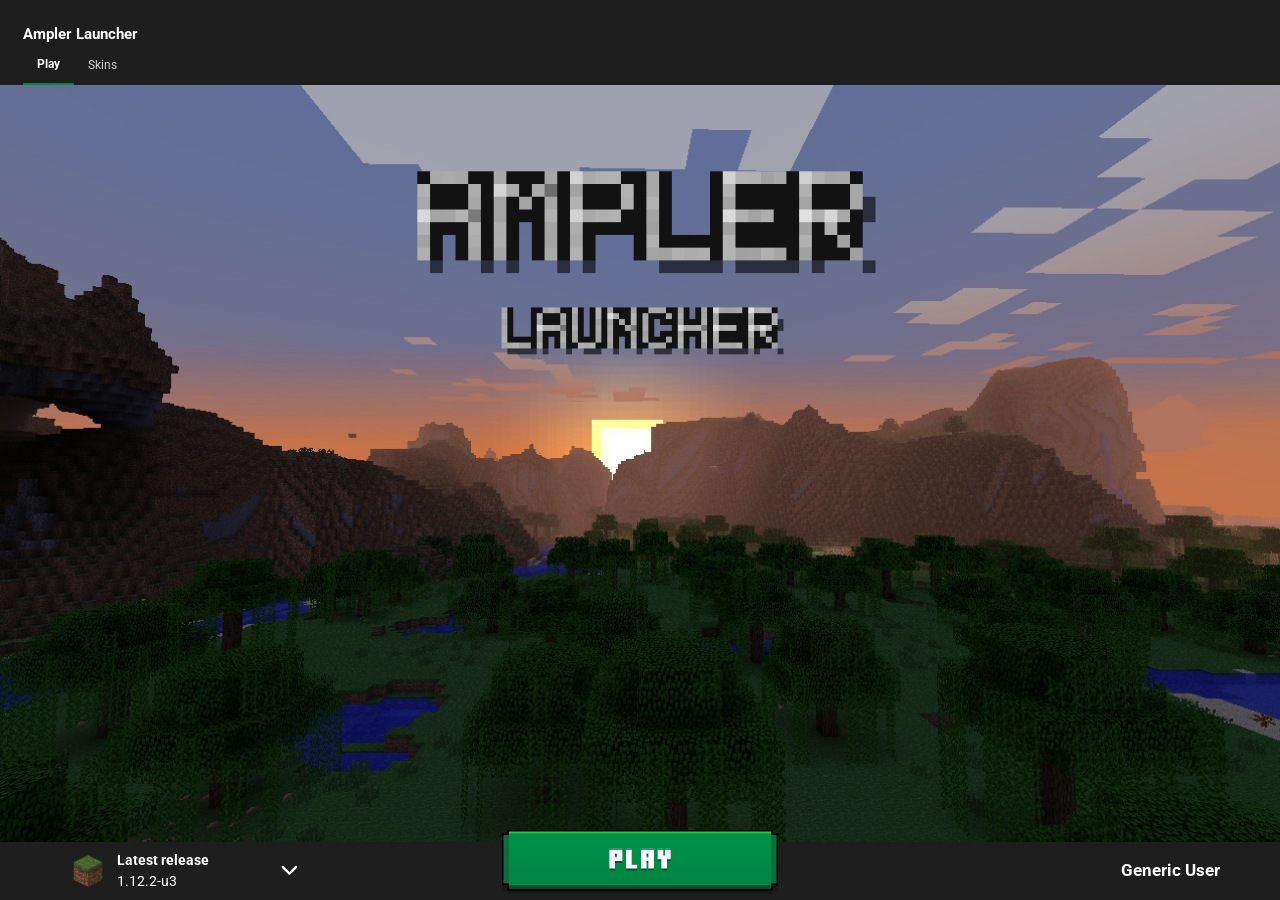
==== index.html @ 79e345fc "Skins: honest off-disk story, plus an optional bake step The README claimed a browser could not walk" ====
<!DOCTYPE html>
<html lang="en">

<head>
    <meta charset="UTF-8">
    <meta http-equiv="X-UA-Compatible" content="IE=edge">
    <meta name="viewport" content="width=device-width, initial-scale=1.0">
    <title>Ampler Launcher</title>

    <!-- Everything below resolves inside this folder. No CDN, no preconnect,
         no webfont request. css/fonts.css serves Roboto from ./fonts/. -->
    <link rel="stylesheet" href="./website/css/fonts.css">
    <link rel="stylesheet" href="./website/css/style.css">
    <link rel="stylesheet" media="screen and (max-width: 1100px)" href="./website/css/screensize.css">
    <link rel="stylesheet" media="screen and (max-height: 550px)" href="./website/css/screensize.css">
    <link rel="shortcut icon" href="./website/images/logo.png" type="image/x-icon">

    <!-- Discord embed metadata. Relative-safe: og: tags are only read by chat
         scrapers over the network, never fetched by the browser. -->
    <meta content="Ampler Launcher" property="og:title">
    <meta content="A minecraft themed launcher for Eaglercraft - fully offline build" property="og:description">
    <meta content="#786d81" data-react-helmet="true" name="theme-color">
</head>

<body style="font-family: 'Roboto', sans-serif;">
    <div id="naerror" class="error">
        <div>
            <p style="margin-left: 1vw;" class="bolded">SORRY!</p>
            <p id="naerror-text" style="color: goldenrod;">This feature hasn't been made yet.</p>
        </div>
    </div>

    <div class="mainPage" id="mainPage">

        <!-- ============================ Top bar ============================ -->
        <div id="gameheader" class="gameHeader">
            <p id="gameedition" class="currentGame bolded">Ampler Launcher</p>
            <div id="javatabs">
                <ul class="gameTabs">
                    <li id="header1" class="headerButtonSelected" onclick="showView('play')">Play</li>
                    <li id="header2" class="headerButtons" onclick="showView('skins')">Skins</li>
                </ul>
            </div>
        </div>

        <!-- ============================ Play page ============================ -->
        <div id="playview" class="view">
            <div id="game-bg" class="gameBg" style="background-image: url(./website/images/web-edition.jpg);">
                <div class="gameLogo">
                    <img id="game-header" src="./website/images/ampler-title.png" alt="Ampler Launcher">
                </div>
            </div>
        </div>

        <!-- ============================ Skins page ============================
             Same background as the Play page, with the skin boxes sitting on
             top of it and a small gap between them. The list itself lives in
             website/skins/ - see website/js/skins.js to add or remove a skin. -->
        <div id="skinsview" class="view skinsView" hidden>
            <div class="skinsScroll" id="skinsscroll">
                <div class="skinsHead">
                    <div class="skinsHeadText">
                        <p class="skinsTitle bolded">Skins</p>
                        <p class="skinsCount" id="skinscount"></p>
                    </div>
                    <div class="skinsTools">
                        <div class="skinSearch">
                            <input id="skinsearch" type="text" placeholder="Search skins" spellcheck="false"
                                autocomplete="off" oninput="filterSkins(this.value)">
                        </div>
                        <div class="skinTool" id="addfolder" onclick="pickSkinFolder()" title="Load skin folders from anywhere on this computer">
                            <svg viewBox="0 0 24 24" width="24" height="24" fill="none" stroke="currentColor"
                                stroke-width="2" stroke-linecap="round" stroke-linejoin="round">
                                <path d="M5 4h4l3 3h7a2 2 0 0 1 2 2v8a2 2 0 0 1 -2 2h-14a2 2 0 0 1 -2 -2v-11a2 2 0 0 1 2 -2" />
                                <path d="M12 10.5v5" />
                                <path d="M9.5 13h5" />
                            </svg>
                            <p>Add skin folder</p>
                        </div>
                    </div>
                </div>

                <!-- Filled in by website/js/skinsview.js -->
                <div id="skingrid" class="skinsGrid"></div>

                <div id="skinempty" class="skinsEmpty" hidden>
                    <p class="bolded">No skins yet.</p>
                    <p>Add one by dropping its folder in <span class="mono">website/skins/</span>:</p>
                    <pre class="mono">website/skins/my skin/
   my skin.png            the skin
   preview.my skin.png    the preview picture</pre>
                    <p>That is the whole setup - reload and it is on this page. To remove a skin, delete its folder.</p>
                    <p>Opened straight off disk? Press <span class="mono">Add skin folder</span> and pick the folder, or
                        run <span class="mono">python3 website/tools/bake-skins.py</span> once and reload.</p>
                </div>
            </div>
        </div>

        <!-- ============================ Bottom bar ===========================
             Play page: version selector + Play + user.
             Skins page: the user, nothing else (see .skinsMode in style.css). -->
        <div class="gameSelection">
            <div class="versionSelector">
                <div id="drop" class="dropdownSelector" onclick="dropdowntoggle()">
                    <div style="display: flex; gap: 1vw;">
                        <div class="centeredIcon">
                            <img id="gameicon" src="./website/images/m-logo1.png" style="width: 2.5vw;" alt="">
                        </div>
                        <div class="versionText">
                            <p id="gametitle" class="bolded">Latest release</p>
                            <p id="gameversion">1.12.2-u3</p>
                        </div>
                        <div class="centeredIcon">
                            <span id="dropdownuparrow"></span>
                        </div>
                    </div>
                </div>
            </div>

            <!-- Populated by js/index.js from js/clients.js -->
            <div id="dropdn" class="dropdownMenu" style="visibility: hidden;"></div>

            <a id="playbutton" href="website/mc/1.12.2/index.html" target="_blank" rel="noopener">
                <div id="mainbutton" class="playButton"></div>
            </a>

            <!-- Click it to rename yourself. The name is saved locally and is
                 shown on every page of the launcher. -->
            <div class="username centeredIcon bolded" id="userbox" onclick="editUser()" title="Click to change your username">
                <p id="username" class="usernameText">Generic User</p>
                <input id="usernameinput" class="usernameInput" type="text" maxlength="24" spellcheck="false"
                    autocomplete="off" placeholder="Username" onclick="event.stopPropagation()">
                <svg class="userEditIcon" viewBox="0 0 24 24" width="24" height="24" fill="none" stroke="currentColor"
                    stroke-width="2" stroke-linecap="round" stroke-linejoin="round">
                    <path d="M4 20h4l10.5 -10.5a2.828 2.828 0 1 0 -4 -4l-10.5 10.5v4" />
                    <path d="M13.5 6.5l4 4" />
                </svg>
            </div>
        </div>
    </div>

    <!-- "Add skin folder": loads folders straight off the disk for this session,
         so skins can be tried out without touching the repo. -->
    <input id="skinfolder" type="file" accept="image/*" multiple hidden>

    <script src="./website/js/clients.js"></script>
    <script src="./website/js/skins.js"></script>
    <!-- Skins that are actually on disk. A plain placeholder file when the
         launcher is opened off disk; generated from the folder listing by
         website/tools/serve.py, so dropping a folder into website/skins/ is
         the whole setup. See website/js/skins.js. -->
    <script src="./website/skins/list.js"></script>
    <script src="./website/js/index.js"></script>
    <script src="./website/js/skinsview.js"></script>
</body>
</html>
---- website/css/fonts.css ----
/*
 * Self-hosted Roboto.
 *
 * This file replaces the three remote tags that used to sit in index.html:
 * two preconnect hints and one Google Fonts CSS request for the Roboto family.
 * Those were the launcher's only outbound network fetches.
 *
 * The woff2 files in ../fonts/ are the latin subset published by the
 * @fontsource/roboto package (OFL-licensed), vendored into this repo so the
 * launcher renders identically with the network unplugged.
 */

@font-face {
    font-family: 'Roboto';
    font-style: normal;
    font-weight: 400;
    font-display: swap;
    src: url('../fonts/roboto-latin-400-normal.woff2') format('woff2');
}

@font-face {
    font-family: 'Roboto';
    font-style: normal;
    font-weight: 700;
    font-display: swap;
    src: url('../fonts/roboto-latin-700-normal.woff2') format('woff2');
}

@font-face {
    font-family: 'Roboto';
    font-style: normal;
    font-weight: 800;
    font-display: swap;
    /* No 800 cut is shipped; .bolded uses 800, so alias it to the 700 face. */
    src: url('../fonts/roboto-latin-700-normal.woff2') format('woff2');
}
---- website/css/style.css ----
/*
 * Ampler Launcher - full screen layout.
 *
 * Shape of the page (see index.html):
 *
 *   body
 *     .mainPage                 fills the window, no sidebar
 *       .gameHeader             "Ampler Launcher" + the Play / Skins tabs
 *       #playview   .view       background + logo + version selector / Play / user
 *       #skinsview  .view       same background, skin boxes on top of it
 *       .gameSelection          the little bottom bar
 *
 * Sizes are in vw so the whole thing scales with the window, exactly like the
 * original launcher. The only hard-coded pixel values are 1px-ish borders.
 */

*, ::after, ::before {
    box-sizing: border-box;
}

html {
    display: block;
    line-height: 1.5;
    -webkit-user-select: none;
    -ms-user-select: none;
    user-select: none;
    overflow: hidden;
    height: 100%;
}

body {
    position: relative;
    display: flex;
    flex-direction: column;
    background-color: #303030;
    margin: 0;
    line-height: inherit;
    overflow: hidden;
    height: 100%;
}

menu, ol, ul {
    list-style: none;
    margin: 0;
    padding: 0;
}

blockquote, dd, dl, figure, h1, h2, h3, h4, h5, h6, hr, p, pre {
    margin: 0;
}

pre {
    font-family: 'Roboto Mono', ui-monospace, SFMono-Regular, Menlo, Consolas, 'Liberation Mono', monospace;
    white-space: pre;
}

.bolded {
    font-weight: 800;
}

.mono {
    font-family: 'Roboto Mono', ui-monospace, SFMono-Regular, Menlo, Consolas, 'Liberation Mono', monospace;
    color: #7CFC98;
}

/* ------------------------------------------------------------------ *
 * Toast (still used for the "not bundled" notice)
 * ------------------------------------------------------------------ */

.error {
    display: none;
    position: absolute;
    right: 0;
    top: 0;
    z-index: 40;
    padding: 0.5vw 1vw;
    margin: 1vw 0.5vw;
    background: rgba(0, 0, 0, 0.65);
    border-radius: 2.5vw;
    font-style: italic;
    transition: 0.3s;
    animation: drop .5s linear forwards;
    font-size: 1.5vw;
    max-width: 45vw;
}

#naerror {
    display: none;
    color: gold;
    border: gold solid 0.2vw;
}

/* ------------------------------------------------------------------ *
 * Shell
 * ------------------------------------------------------------------ */

.mainPage {
    position: relative;
    width: 100%;
    height: 100%;
    display: flex;
    flex-direction: column;
    color: white;
    background-color: #1e1e1e;
}

.gameHeader {
    flex: 0 0 auto;
    padding: 1.8vw 1.8vw 0;
}

.currentGame {
    font-size: 1.2vw;
}

.gameTabs {
    display: flex;
    align-items: center;
}

.headerButtons {
    padding: 0.6vw 1.1vw;
    color: #cccccc;
    font-size: 0.95vw;
    line-height: 1.7vw;
    transition: 0.3s;
}

.headerButtons:hover {
    cursor: pointer;
    color: white
}

.headerButtonSelected {
    cursor: default;
    padding: 0.6vw 1.1vw;
    color: white;
    font-weight: 800;
    border-bottom: #008542 solid 0.21vw;
    font-size: 0.95vw;
    line-height: 1.7vw;
}

.view {
    position: relative;
    flex: 1 1 auto;
    overflow: hidden;
    min-height: 0;
}

.view[hidden] {
    display: none !important;
}

/* ------------------------------------------------------------------ *
 * Play page
 * ------------------------------------------------------------------ */

.gameBg {
    position: absolute;
    top: 0;
    left: 0;
    right: 0;
    bottom: 0;
    background-size: cover;
    background-position: center;
    background-repeat: no-repeat;
    display: flex;
    justify-content: center;
}

.gameLogo {
    position: absolute;
    top: 7%;
    left: 0;
    width: 100%;
    display: flex;
    justify-content: center;
    animation: drop .5s linear forwards;
}

#game-header {
    width: 40vw;
    max-width: 76%;
    image-rendering: -webkit-optimize-contrast;
}

/* ------------------------------------------------------------------ *
 * Skins page - same background as the Play page, skin boxes on top
 * ------------------------------------------------------------------ */

.skinsView {
    background-image: url(../images/web-edition.jpg);
    background-size: cover;
    background-position: center;
    background-repeat: no-repeat;
}

/* keeps the boxes readable over the screenshot */
.skinsView::before {
    content: '';
    position: absolute;
    top: 0;
    left: 0;
    right: 0;
    bottom: 0;
    background: rgba(10, 10, 10, 0.66);
}

.skinsScroll {
    position: absolute;
    top: 0;
    left: 0;
    right: 0;
    bottom: 0;
    overflow-y: auto;
    overflow-x: hidden;
    padding: 1.1vw 1.6vw 2vw;
    scrollbar-color: #008542 #131313;
}

.skinsScroll::-webkit-scrollbar {
    width: 0.9vw;
}

.skinsScroll::-webkit-scrollbar-track {
    background: #131313;
}

.skinsScroll::-webkit-scrollbar-thumb {
    background: #008542;
}

.skinsHead {
    display: flex;
    align-items: flex-end;
    justify-content: space-between;
    gap: 1vw;
    padding-bottom: 0.8vw;
    margin-bottom: 1vw;
    border-bottom: #2f2f2f solid 1px;
}

.skinsTitle {
    font-size: 1.35vw;
    line-height: 1.6vw;
}

.skinsCount {
    font-size: 0.85vw;
    color: #b9b9b9;
}

.skinsTools {
    display: flex;
    align-items: center;
    gap: 0.6vw;
}

.skinSearch input {
    width: 16vw;
    padding: 0.45vw 0.9vw;
    font-family: inherit;
    font-size: 0.9vw;
    color: white;
    background-color: rgba(19, 19, 19, 0.85);
    border: #353535 solid 1px;
    border-radius: 0.3vw;
    outline: none;
    transition: 0.2s;
}

.skinSearch input:focus {
    border-color: #008542;
}

.skinSearch input::placeholder {
    color: #8a8a8a;
}

.skinTool {
    display: flex;
    align-items: center;
    gap: 0.5vw;
    padding: 0.4vw 0.9vw;
    font-size: 0.9vw;
    color: #e6e6e6;
    background-color: rgba(19, 19, 19, 0.85);
    border: #353535 solid 1px;
    border-radius: 0.3vw;
    transition: 0.2s;
}

.skinTool svg {
    width: 1.15vw;
    height: 1.15vw;
}

.skinTool:hover {
    cursor: pointer;
    color: white;
    background-color: #008542;
    border-color: #008542;
}

.skinsGrid {
    display: grid;
    grid-template-columns: repeat(auto-fill, minmax(12.5vw, 1fr));
    gap: 1vw;
}

.skinCard {
    display: flex;
    flex-direction: column;
    overflow: hidden;
    background-color: rgba(18, 18, 18, 0.82);
    border-top: #008542 solid 0.2vw;
    border-radius: 0.25vw;
    box-shadow: 0 0.15vw 0.6vw rgba(0, 0, 0, 0.5);
    animation: drop .35s linear forwards;
    transition: 0.2s;
}

.skinCard:hover {
    background-color: rgba(28, 28, 28, 0.92);
}

.skinPreviewWrap {
    position: relative;
    display: flex;
    align-items: center;
    justify-content: center;
    height: 12.5vw;
    background-color: rgba(0, 0, 0, 0.45);
    background-image: radial-gradient(ellipse at 50% 120%, rgba(0, 133, 66, 0.22), transparent 70%);
}

.skinPreview {
    width: 100%;
    height: 100%;
    object-fit: contain;
    image-rendering: pixelated;
    -ms-interpolation-mode: nearest-neighbor;
    display: block;
}

.skinPreviewCanvas {
    width: 100%;
    height: 100%;
    object-fit: contain;
    image-rendering: pixelated;
    -ms-interpolation-mode: nearest-neighbor;
    display: block;
}

.skinCardMissing .skinPreviewWrap::after {
    content: 'no preview';
    position: absolute;
    font-size: 0.8vw;
    color: #8a8a8a;
    font-style: italic;
}

.skinFooter {
    display: flex;
    align-items: center;
    justify-content: space-between;
    gap: 0.5vw;
    padding: 0.45vw 0.6vw;
    background-color: rgba(10, 10, 10, 0.75);
    border-top: rgba(255, 255, 255, 0.06) solid 1px;
}

.skinName {
    flex: 1 1 auto;
    min-width: 0;
    font-size: 0.9vw;
    line-height: 1.3vw;
    white-space: nowrap;
    overflow: hidden;
    text-overflow: ellipsis;
}

.skinDownload {
    flex: 0 0 auto;
    display: flex;
    align-items: center;
    justify-content: center;
    padding: 0.35vw;
    color: white;
    background-color: #008542;
    border: none;
    border-radius: 0.2vw;
    transition: 0.15s;
}

.skinDownload svg {
    width: 1.1vw;
    height: 1.1vw;
    display: block;
}

.skinDownload:hover {
    cursor: pointer;
    background-color: #00a854;
    transform: scale(1.08);
}

.skinDownload:active {
    transform: scale(0.95);
}

.skinsEmpty {
    padding: 1.5vw;
    font-size: 0.95vw;
    line-height: 1.9vw;
    color: #dcdcdc;
    background-color: rgba(18, 18, 18, 0.82);
    border-top: #008542 solid 0.2vw;
    border-radius: 0.25vw;
}

.skinsEmpty pre {
    margin: 0.6vw 0;
    padding: 0.8vw 1vw;
    font-size: 0.85vw;
    line-height: 1.3vw;
    color: #7CFC98;
    background-color: rgba(0, 0, 0, 0.45);
}

/* ------------------------------------------------------------------ *
 * Bottom bar
 * ------------------------------------------------------------------ */

.gameSelection {
    position: relative;
    flex: 0 0 auto;
    width: 100%;
    height: 4.5vw;
    display: flex;
    align-items: center;
    background-color: #1e1e1e;
}

.versionSelector {
    display: flex;
    position: absolute;
    left: 1vw;
    bottom: 0;
    top: 0;
    align-items: center;
}

.dropdownSelector {
    position: relative;
    display: flex;
    height: 4.5vw;
    width: 27vw;
    align-items: center;
    justify-content: space-around;
    color: white;
    transition: 0.3s;
}

.dropdownSelector:hover {
    cursor: pointer;
    background-color: #353535;
}

.dropdownIcon {
    color: white;
    width: 1.75vw;
}

/* Rows stack upward from the bar: bottom = (count-1-index) * 5vw is applied
   to each row by js/index.js. */
.dropdownMenu {
    position: absolute;
    left: 1vw;
    bottom: 4.5vw;
    transition-timing-function: cubic-bezier(0.4, 0, 0.2, 1);
}

.dropdownOptions {
    position: absolute;
    display: flex;
    height: 5vw;
    width: 27vw;
    align-items: center;
    color: white;
    background-color: #131313;
    z-index: 999;
    font-size: 1.1vw;
}

.dropdownOptions:hover {
    background-color: #008542;
}

.dropdownOption {
    position: absolute;
    left: 2vw;
    display: flex;
    gap: 1vw;
}

.dropdownOptionText {
    display: grid;
    align-items: center;
    justify-content: flex-start;
}

.centeredIcon {
    display: flex;
    align-items: center;
    justify-content: center;
}

.versionText {
    margin-right: 4.25vw;
    display: grid;
    align-items: center;
    justify-content: flex-start;
    font-size: 1.1vw;
}

/* Absolutely positioned inside the bar so it can poke a little above it,
   exactly like the original launcher. The wrapping <a id="playbutton"> has no
   box of its own - clicks on the image bubble up to it and follow the href. */
.playButton {
    position: absolute;
    left: 50%;
    margin-left: -10.75vw;
    bottom: 0.5vw;
    display: flex;
    align-items: center;
    width: 21.5vw;
    height: 5vw;
    background-image: url(../images/play.png);
    background-size: cover;
    background-position: center;
    background-repeat: no-repeat;
    transition: 0.1s;
}

.playButton:hover {
    cursor: pointer;
    background-image: url(../images/play-hover.png);
    transform: scale(1.05);
}

#playbutton {
    display: block;
}

/* ---------------- username: click to rename, saved locally ---------------- */

.username {
    position: absolute;
    top: 0;
    bottom: 0;
    right: 2vw;
    gap: 0.6vw;
    padding: 0 1vw;
    border-radius: 0.3vw;
    transition: 0.2s;
}

.username:hover {
    cursor: pointer;
    background-color: #353535;
}

.usernameText {
    font-size: 1.35vw;
    max-width: 30vw;
    overflow: hidden;
    white-space: nowrap;
    text-overflow: ellipsis;
}

.userEditIcon {
    width: 1.1vw;
    height: 1.1vw;
    color: #9a9a9a;
    opacity: 0;
    transition: 0.2s;
}

.username:hover .userEditIcon {
    opacity: 1;
}

.usernameInput {
    display: none;
    width: 18vw;
    padding: 0.25vw 0.7vw 0.4vw;
    font-family: inherit;
    font-size: 1.35vw;
    font-weight: 800;
    text-align: right;
    color: white;
    background-color: #131313;
    border: none;
    border-bottom: #008542 solid 0.2vw;
    border-radius: 0.25vw;
    outline: none;
}

.usernameEditing {
    background-color: #131313;
}

.usernameEditing .usernameText,
.usernameEditing .userEditIcon {
    display: none;
}

.usernameEditing .usernameInput {
    display: block;
}

/* Skins page: the bar keeps the user, drops the version selector and Play. */
.mainPage.skinsMode .versionSelector,
.mainPage.skinsMode #dropdn,
.mainPage.skinsMode #playbutton {
    display: none;
}

/* ------------------------------------------------------------------ *
 * Keyframes
 * ------------------------------------------------------------------ */

@keyframes drop {
    0% {
        transform: translateY(-300px) scaleY(0.9);
        opacity: 0;
    }

    5% {
        opacity: .7;
    }

    50% {
        transform: translateY(0) scaleY(1);
        opacity: 1;
    }

    65% {
        transform: translateY(-17px) scaleY(.9);
        opacity: 1;
    }

    75% {
        transform: translateY(-22px) scaleY(.9);
        opacity: 1;
    }

    100% {
        transform: translateY(0) scaleY(1);
        opacity: 1;
    }
}

@keyframes zoomed {
    100% {
        transform: translateY(10px) scale(0);
        display: none;
    }
}
---- website/css/screensize.css ----
/*
 * Ampler Launcher - small screens / short windows.
 * Loaded on top of style.css for max-width 1100px and max-height 550px.
 */

.gameHeader {
    padding: 2vw 2.5vw 1vw;
}

.currentGame {
    font-size: 1.4vw;
}

.headerButtons,
.headerButtonSelected {
    font-size: 1.2vw;
}

.gameLogo {
    top: 32%;
}

#game-header {
    width: 62vw;
    max-width: 88%;
}

/* ---------------- bottom bar ---------------- */

.dropdownSelector {
    width: 25vw;
    margin-left: 3vw;
}

.versionText {
    font-size: 1.4vw;
}

.dropdownOptions {
    font-size: 1.4vw;
    width: 25.5vw;
    margin-left: 3vw;
}

.playButton {
    width: 24.8vw;
    height: 5.6vw;
    margin-left: -12.4vw;
}

.username {
    right: 1.5vw;
}

.usernameText,
.usernameInput {
    font-size: 1.5vw;
}

.usernameInput {
    width: 22vw;
}

/* ---------------- skins ---------------- */

.skinsScroll {
    padding: 1.4vw 2vw 2vw;
}

.skinsTitle {
    font-size: 1.8vw;
    line-height: 2.1vw;
}

.skinsCount {
    font-size: 1.05vw;
}

.skinSearch input {
    width: 20vw;
    font-size: 1.1vw;
}

.skinTool {
    font-size: 1.1vw;
}

.skinTool svg {
    width: 1.4vw;
    height: 1.4vw;
}

.skinsGrid {
    grid-template-columns: repeat(auto-fill, minmax(16vw, 1fr));
    gap: 1.4vw;
}

.skinPreviewWrap {
    height: 16vw;
}

.skinName {
    font-size: 1.1vw;
    line-height: 1.5vw;
}

.skinDownload {
    padding: 0.45vw;
}

.skinDownload svg {
    width: 1.3vw;
    height: 1.3vw;
}

.skinsEmpty {
    font-size: 1.2vw;
    line-height: 2.2vw;
}

.skinsEmpty pre {
    font-size: 1vw;
    line-height: 1.6vw;
}

/* ---------------- toast ---------------- */

#naerror {
    padding: 0.5rem;
    font-size: 0.8rem;
}
---- website/css/screensize.css ----
/*
 * Ampler Launcher - small screens / short windows.
 * Loaded on top of style.css for max-width 1100px and max-height 550px.
 */

.gameHeader {
    padding: 2vw 2.5vw 1vw;
}

.currentGame {
    font-size: 1.4vw;
}

.headerButtons,
.headerButtonSelected {
    font-size: 1.2vw;
}

.gameLogo {
    top: 32%;
}

#game-header {
    width: 62vw;
    max-width: 88%;
}

/* ---------------- bottom bar ---------------- */

.dropdownSelector {
    width: 25vw;
    margin-left: 3vw;
}

.versionText {
    font-size: 1.4vw;
}

.dropdownOptions {
    font-size: 1.4vw;
    width: 25.5vw;
    margin-left: 3vw;
}

.playButton {
    width: 24.8vw;
    height: 5.6vw;
    margin-left: -12.4vw;
}

.username {
    right: 1.5vw;
}

.usernameText,
.usernameInput {
    font-size: 1.5vw;
}

.usernameInput {
    width: 22vw;
}

/* ---------------- skins ---------------- */

.skinsScroll {
    padding: 1.4vw 2vw 2vw;
}

.skinsTitle {
    font-size: 1.8vw;
    line-height: 2.1vw;
}

.skinsCount {
    font-size: 1.05vw;
}

.skinSearch input {
    width: 20vw;
    font-size: 1.1vw;
}

.skinTool {
    font-size: 1.1vw;
}

.skinTool svg {
    width: 1.4vw;
    height: 1.4vw;
}

.skinsGrid {
    grid-template-columns: repeat(auto-fill, minmax(16vw, 1fr));
    gap: 1.4vw;
}

.skinPreviewWrap {
    height: 16vw;
}

.skinName {
    font-size: 1.1vw;
    line-height: 1.5vw;
}

.skinDownload {
    padding: 0.45vw;
}

.skinDownload svg {
    width: 1.3vw;
    height: 1.3vw;
}

.skinsEmpty {
    font-size: 1.2vw;
    line-height: 2.2vw;
}

.skinsEmpty pre {
    font-size: 1vw;
    line-height: 1.6vw;
}

/* ---------------- toast ---------------- */

#naerror {
    padding: 0.5rem;
    font-size: 0.8rem;
}
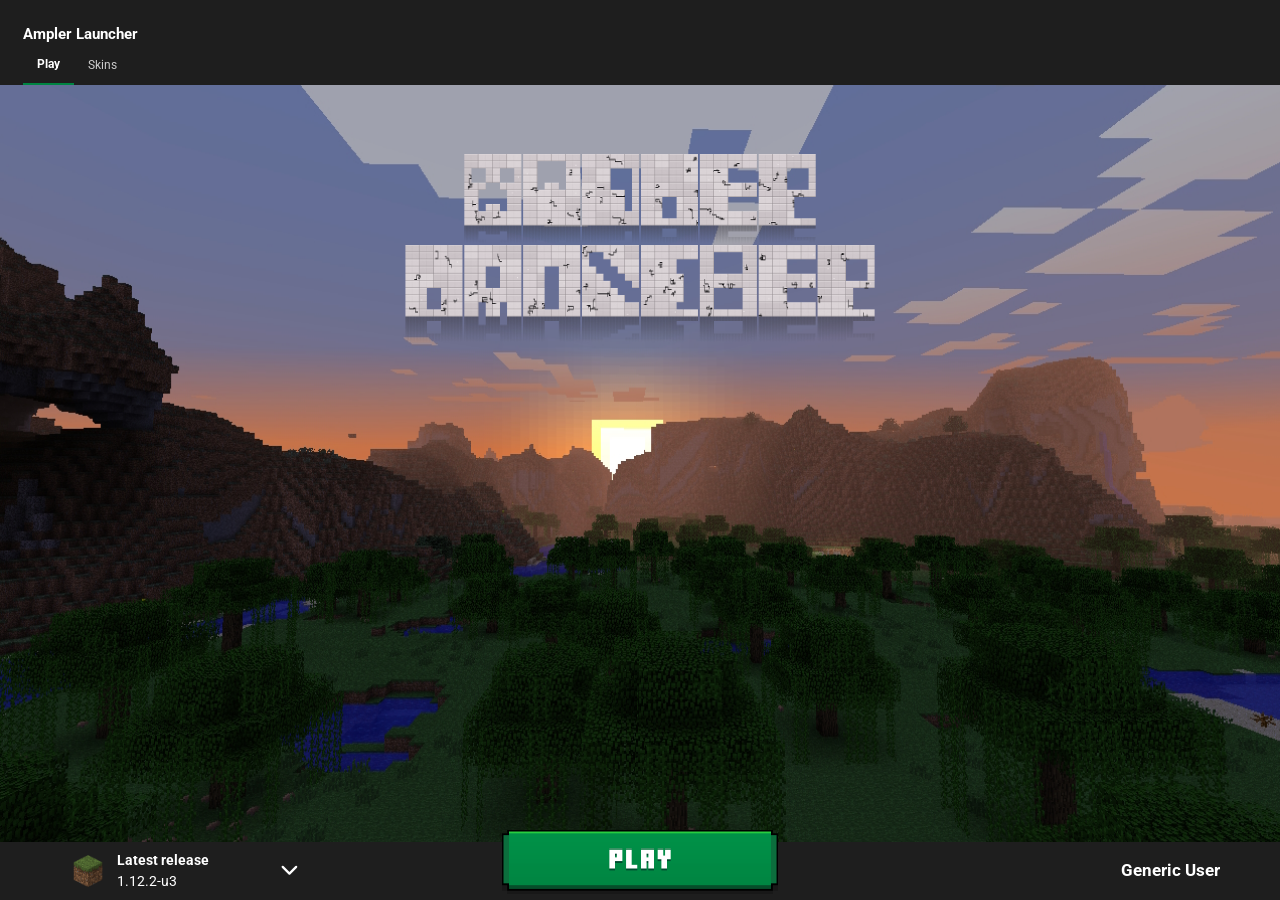
==== commit 1d69176a: "Username: a file-based fallback for browsers that drop local storage Opening index.html off disk, so" ====
--- a/index.html
+++ b/index.html
@@ -11,8 +11,6 @@
          no webfont request. css/fonts.css serves Roboto from ./fonts/. -->
     <link rel="stylesheet" href="./website/css/fonts.css">
     <link rel="stylesheet" href="./website/css/style.css">
-    <link rel="stylesheet" media="screen and (max-width: 1100px)" href="./website/css/screensize.css">
-    <link rel="stylesheet" media="screen and (max-height: 550px)" href="./website/css/screensize.css">
     <link rel="shortcut icon" href="./website/images/logo.png" type="image/x-icon">
 
     <!-- Discord embed metadata. Relative-safe: og: tags are only read by chat
@@ -23,22 +21,17 @@
 </head>
 
 <body style="font-family: 'Roboto', sans-serif;">
-    <div id="naerror" class="error">
-        <div>
-            <p style="margin-left: 1vw;" class="bolded">SORRY!</p>
-            <p id="naerror-text" style="color: goldenrod;">This feature hasn't been made yet.</p>
-        </div>
-    </div>
-
     <div class="mainPage" id="mainPage">
 
         <!-- ============================ Top bar ============================ -->
         <div id="gameheader" class="gameHeader">
             <p id="gameedition" class="currentGame bolded">Ampler Launcher</p>
             <div id="javatabs">
-                <ul class="gameTabs">
-                    <li id="header1" class="headerButtonSelected" onclick="showView('play')">Play</li>
-                    <li id="header2" class="headerButtons" onclick="showView('skins')">Skins</li>
+                <ul class="gameTabs" role="tablist">
+                    <li id="header1" class="headerButtonSelected" role="tab" aria-selected="true" tabindex="0"
+                        onclick="showView('play')">Play</li>
+                    <li id="header2" class="headerButtons" role="tab" aria-selected="false" tabindex="0"
+                        onclick="showView('skins')">Skins</li>
                 </ul>
             </div>
         </div>
@@ -54,8 +47,10 @@
 
         <!-- ============================ Skins page ============================
              Same background as the Play page, with the skin boxes sitting on
-             top of it and a small gap between them. The list itself lives in
-             website/skins/ - see website/js/skins.js to add or remove a skin. -->
+             top of it and a small gap between them. The list is whatever is
+             in website/skins/: website/js/skins.js names it, and
+             website/tools/bake-skins.py keeps that in step with the folders
+             on disk (see js/skins.js). -->
         <div id="skinsview" class="view skinsView" hidden>
             <div class="skinsScroll" id="skinsscroll">
                 <div class="skinsHead">
@@ -63,20 +58,9 @@
                         <p class="skinsTitle bolded">Skins</p>
                         <p class="skinsCount" id="skinscount"></p>
                     </div>
-                    <div class="skinsTools">
-                        <div class="skinSearch">
-                            <input id="skinsearch" type="text" placeholder="Search skins" spellcheck="false"
-                                autocomplete="off" oninput="filterSkins(this.value)">
-                        </div>
-                        <div class="skinTool" id="addfolder" onclick="pickSkinFolder()" title="Load skin folders from anywhere on this computer">
-                            <svg viewBox="0 0 24 24" width="24" height="24" fill="none" stroke="currentColor"
-                                stroke-width="2" stroke-linecap="round" stroke-linejoin="round">
-                                <path d="M5 4h4l3 3h7a2 2 0 0 1 2 2v8a2 2 0 0 1 -2 2h-14a2 2 0 0 1 -2 -2v-11a2 2 0 0 1 2 -2" />
-                                <path d="M12 10.5v5" />
-                                <path d="M9.5 13h5" />
-                            </svg>
-                            <p>Add skin folder</p>
-                        </div>
+                    <div class="skinSearch">
+                        <input id="skinsearch" type="text" placeholder="Search skins" spellcheck="false"
+                            autocomplete="off" oninput="filterSkins(this.value)">
                     </div>
                 </div>
 
@@ -89,9 +73,9 @@
                     <pre class="mono">website/skins/my skin/
    my skin.png            the skin
    preview.my skin.png    the preview picture</pre>
-                    <p>That is the whole setup - reload and it is on this page. To remove a skin, delete its folder.</p>
-                    <p>Opened straight off disk? Press <span class="mono">Add skin folder</span> and pick the folder, or
-                        run <span class="mono">python3 website/tools/bake-skins.py</span> once and reload.</p>
+                    <p>Then run <span class="mono">python3 website/tools/bake-skins.py</span> once and reload - that
+                        writes the folder list where this page reads it. To remove a skin, delete its folder and bake
+                        again.</p>
                 </div>
             </div>
         </div>
@@ -101,10 +85,11 @@
              Skins page: the user, nothing else (see .skinsMode in style.css). -->
         <div class="gameSelection">
             <div class="versionSelector">
-                <div id="drop" class="dropdownSelector" onclick="dropdowntoggle()">
+                <div id="drop" class="dropdownSelector" role="button" tabindex="0" aria-haspopup="listbox"
+                    aria-expanded="false" aria-label="Choose a version" onclick="dropdowntoggle()">
                     <div style="display: flex; gap: 1vw;">
                         <div class="centeredIcon">
-                            <img id="gameicon" src="./website/images/m-logo1.png" style="width: 2.5vw;" alt="">
+                            <img id="gameicon" src="./website/images/m-logo1.png" alt="">
                         </div>
                         <div class="versionText">
                             <p id="gametitle" class="bolded">Latest release</p>
@@ -118,7 +103,7 @@
             </div>
 
             <!-- Populated by js/index.js from js/clients.js -->
-            <div id="dropdn" class="dropdownMenu" style="visibility: hidden;"></div>
+            <div id="dropdn" class="dropdownMenu" role="listbox" style="visibility: hidden;"></div>
 
             <a id="playbutton" href="website/mc/1.12.2/index.html" target="_blank" rel="noopener">
                 <div id="mainbutton" class="playButton"></div>
@@ -126,7 +111,8 @@
 
             <!-- Click it to rename yourself. The name is saved locally and is
                  shown on every page of the launcher. -->
-            <div class="username centeredIcon bolded" id="userbox" onclick="editUser()" title="Click to change your username">
+            <div class="username centeredIcon bolded" id="userbox" role="button" tabindex="0" aria-label="Your username"
+                onclick="editUser()" title="Click to change your username">
                 <p id="username" class="usernameText">Generic User</p>
                 <input id="usernameinput" class="usernameInput" type="text" maxlength="24" spellcheck="false"
                     autocomplete="off" placeholder="Username" onclick="event.stopPropagation()">
@@ -139,16 +125,12 @@
         </div>
     </div>
 
-    <!-- "Add skin folder": loads folders straight off the disk for this session,
-         so skins can be tried out without touching the repo. -->
-    <input id="skinfolder" type="file" accept="image/*" multiple hidden>
-
     <script src="./website/js/clients.js"></script>
+    <script src="./website/js/user.js"></script>
     <script src="./website/js/skins.js"></script>
-    <!-- Skins that are actually on disk. A plain placeholder file when the
-         launcher is opened off disk; generated from the folder listing by
-         website/tools/serve.py, so dropping a folder into website/skins/ is
-         the whole setup. See website/js/skins.js. -->
+    <!-- The skins folder listing, written by website/tools/bake-skins.py so
+         skins dropped into website/skins/ show up when the launcher is opened
+         straight off disk. A plain placeholder until then. -->
     <script src="./website/skins/list.js"></script>
     <script src="./website/js/index.js"></script>
     <script src="./website/js/skinsview.js"></script>
--- a/website/css/style.css
+++ b/website/css/style.css
@@ -64,33 +64,6 @@
 }
 
 /* ------------------------------------------------------------------ *
- * Toast (still used for the "not bundled" notice)
- * ------------------------------------------------------------------ */
-
-.error {
-    display: none;
-    position: absolute;
-    right: 0;
-    top: 0;
-    z-index: 40;
-    padding: 0.5vw 1vw;
-    margin: 1vw 0.5vw;
-    background: rgba(0, 0, 0, 0.65);
-    border-radius: 2.5vw;
-    font-style: italic;
-    transition: 0.3s;
-    animation: drop .5s linear forwards;
-    font-size: 1.5vw;
-    max-width: 45vw;
-}
-
-#naerror {
-    display: none;
-    color: gold;
-    border: gold solid 0.2vw;
-}
-
-/* ------------------------------------------------------------------ *
  * Shell
  * ------------------------------------------------------------------ */
 
@@ -251,14 +224,17 @@
     color: #b9b9b9;
 }
 
-.skinsTools {
-    display: flex;
-    align-items: center;
-    gap: 0.6vw;
+/* No "Add skin folder" button any more: the search box is the whole
+   right side of the head row, sized to the space it left behind. */
+.skinSearch {
+    flex: 1 1 auto;
+    min-width: 0;
+    margin-left: 2vw;
 }
 
 .skinSearch input {
-    width: 16vw;
+    display: block;
+    width: 100%;
     padding: 0.45vw 0.9vw;
     font-family: inherit;
     font-size: 0.9vw;
@@ -276,31 +252,6 @@
 
 .skinSearch input::placeholder {
     color: #8a8a8a;
-}
-
-.skinTool {
-    display: flex;
-    align-items: center;
-    gap: 0.5vw;
-    padding: 0.4vw 0.9vw;
-    font-size: 0.9vw;
-    color: #e6e6e6;
-    background-color: rgba(19, 19, 19, 0.85);
-    border: #353535 solid 1px;
-    border-radius: 0.3vw;
-    transition: 0.2s;
-}
-
-.skinTool svg {
-    width: 1.15vw;
-    height: 1.15vw;
-}
-
-.skinTool:hover {
-    cursor: pointer;
-    color: white;
-    background-color: #008542;
-    border-color: #008542;
 }
 
 .skinsGrid {
@@ -517,6 +468,12 @@
     justify-content: center;
 }
 
+/* The version icons (bar and list) are sized here rather than inline. */
+#gameicon,
+.dropdownOption img {
+    width: 2.5vw;
+}
+
 .versionText {
     margin-right: 4.25vw;
     display: grid;
@@ -621,6 +578,29 @@
     display: block;
 }
 
+/* Keyboard focus. Only shown when the keyboard is what moved focus, so nothing
+   about the mouse look changes. */
+.headerButtons:focus-visible,
+.headerButtonSelected:focus-visible,
+.dropdownSelector:focus-visible,
+.dropdownOptions:focus-visible,
+.username:focus-visible {
+    outline: #008542 solid 0.16vw;
+    outline-offset: -0.16vw;
+    background-color: #353535;
+    color: white;
+    /* these elements transition everything else on hover, but a focus ring that
+       fades in is a focus ring you can miss - it arrives with the keyboard */
+    transition: none;
+}
+
+.usernameInput:focus-visible,
+.skinSearch input:focus-visible,
+.skinDownload:focus-visible {
+    outline: #008542 solid 0.16vw;
+    outline-offset: 0.1vw;
+}
+
 /* Skins page: the bar keeps the user, drops the version selector and Play. */
 .mainPage.skinsMode .versionSelector,
 .mainPage.skinsMode #dropdn,
@@ -632,6 +612,16 @@
  * Keyframes
  * ------------------------------------------------------------------ */
 
+/* Anyone who has asked the system to reduce motion gets the layours without the
+   drop-in animations. */
+@media (prefers-reduced-motion: reduce) {
+    *, ::before, ::after {
+        animation-duration: 0.01ms !important;
+        animation-iteration-count: 1 !important;
+        transition-duration: 0.01ms !important;
+    }
+}
+
 @keyframes drop {
     0% {
         transform: translateY(-300px) scaleY(0.9);
@@ -662,10 +652,3 @@
         opacity: 1;
     }
 }
-
-@keyframes zoomed {
-    100% {
-        transform: translateY(10px) scale(0);
-        display: none;
-    }
-}
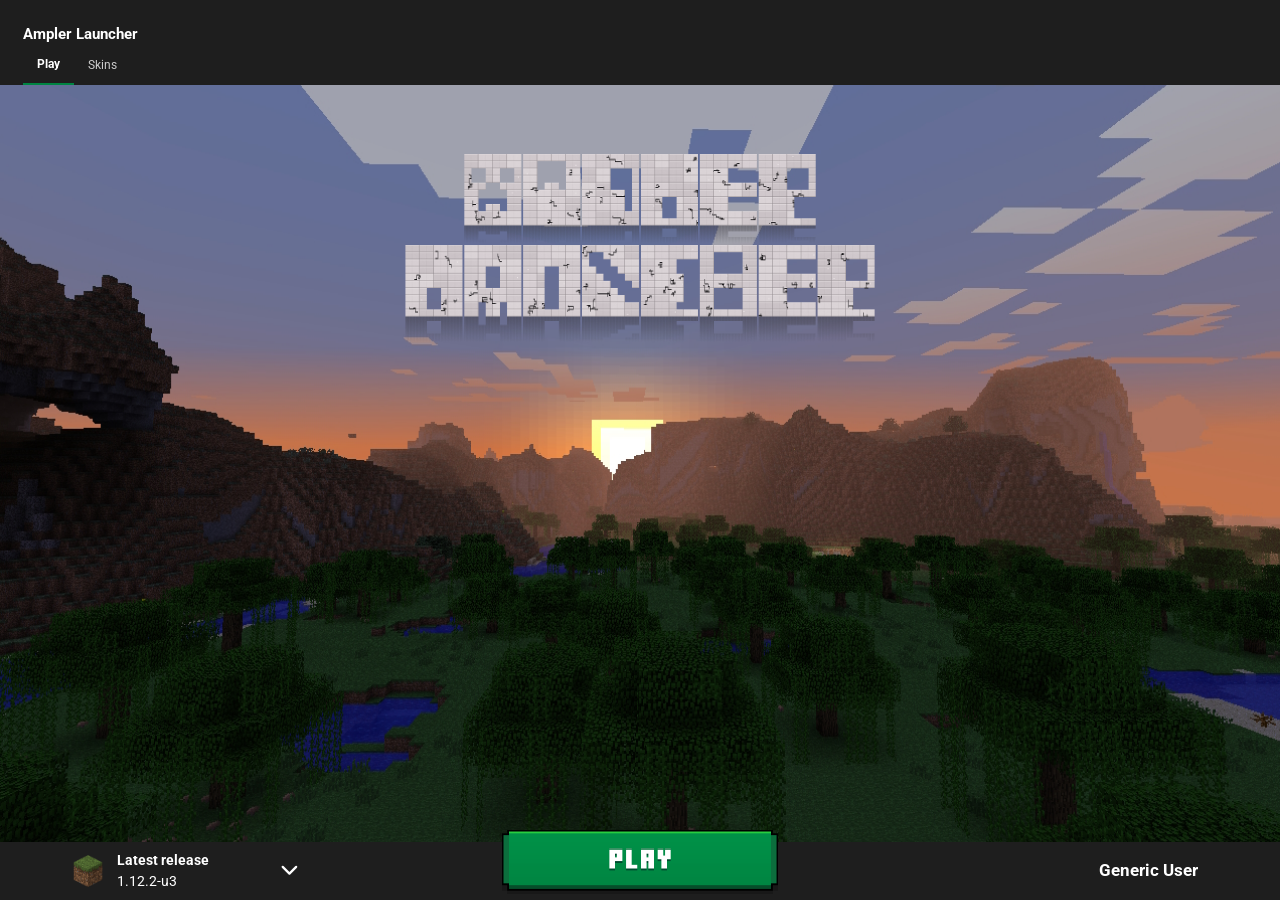
==== commit 813d362c: "Username: a save button that writes the name into js/user.js Hover the name in the bar, press the sa" ====
--- a/index.html
+++ b/index.html
@@ -112,7 +112,7 @@
             <!-- Click it to rename yourself. The name is saved locally and is
                  shown on every page of the launcher. -->
             <div class="username centeredIcon bolded" id="userbox" role="button" tabindex="0" aria-label="Your username"
-                onclick="editUser()" title="Click to change your username">
+                onclick="editUser()" title="Click to change your username. Some browsers forget it - to keep it always, set it in website/js/user.js">
                 <p id="username" class="usernameText">Generic User</p>
                 <input id="usernameinput" class="usernameInput" type="text" maxlength="24" spellcheck="false"
                     autocomplete="off" placeholder="Username" onclick="event.stopPropagation()">
@@ -121,6 +121,18 @@
                     <path d="M4 20h4l10.5 -10.5a2.828 2.828 0 1 0 -4 -4l-10.5 10.5v4" />
                     <path d="M13.5 6.5l4 4" />
                 </svg>
+                <!-- Writes the name into website/js/user.js, so it survives
+                     browsers that forget. Needs one Save dialog per write -
+                     no page may edit a file quietly. -->
+                <button id="usersave" class="userSaveButton" type="button" tabindex="0" aria-label="Save this name into user.js"
+                    title="Save this name into website/js/user.js, so it always comes back - you will be asked which file to write">
+                    <svg viewBox="0 0 24 24" width="24" height="24" fill="none" stroke="currentColor"
+                        stroke-width="2" stroke-linecap="round" stroke-linejoin="round">
+                        <path d="M19 21H5a2 2 0 0 1 -2 -2v-11a2 2 0 0 1 2 -2h11l5 5v8a2 2 0 0 1 -2 2z" />
+                        <path d="M17 21v-8H7v8" />
+                        <path d="M7 3v5h8" />
+                    </svg>
+                </button>
             </div>
         </div>
     </div>
--- a/website/css/style.css
+++ b/website/css/style.css
@@ -549,6 +549,44 @@
     opacity: 1;
 }
 
+/* "save the name into user.js": same look as the edit pen, sit beside it */
+.userSaveButton {
+    display: flex;
+    align-items: center;
+    justify-content: center;
+    padding: 0;
+    background: none;
+    border: none;
+    color: #9a9a9a;
+    opacity: 0;
+    transition: 0.2s;
+}
+
+.userSaveButton svg {
+    width: 1.1vw;
+    height: 1.1vw;
+    display: block;
+}
+
+.username:hover .userSaveButton {
+    opacity: 1;
+}
+
+.userSaveButton:hover {
+    cursor: pointer;
+    color: white;
+}
+
+.userSaveButton:focus-visible {
+    outline: #008542 solid 0.16vw;
+    outline-offset: 0.1vw;
+    opacity: 1;
+}
+
+.usernameEditing .userSaveButton {
+    display: none;
+}
+
 .usernameInput {
     display: none;
     width: 18vw;
